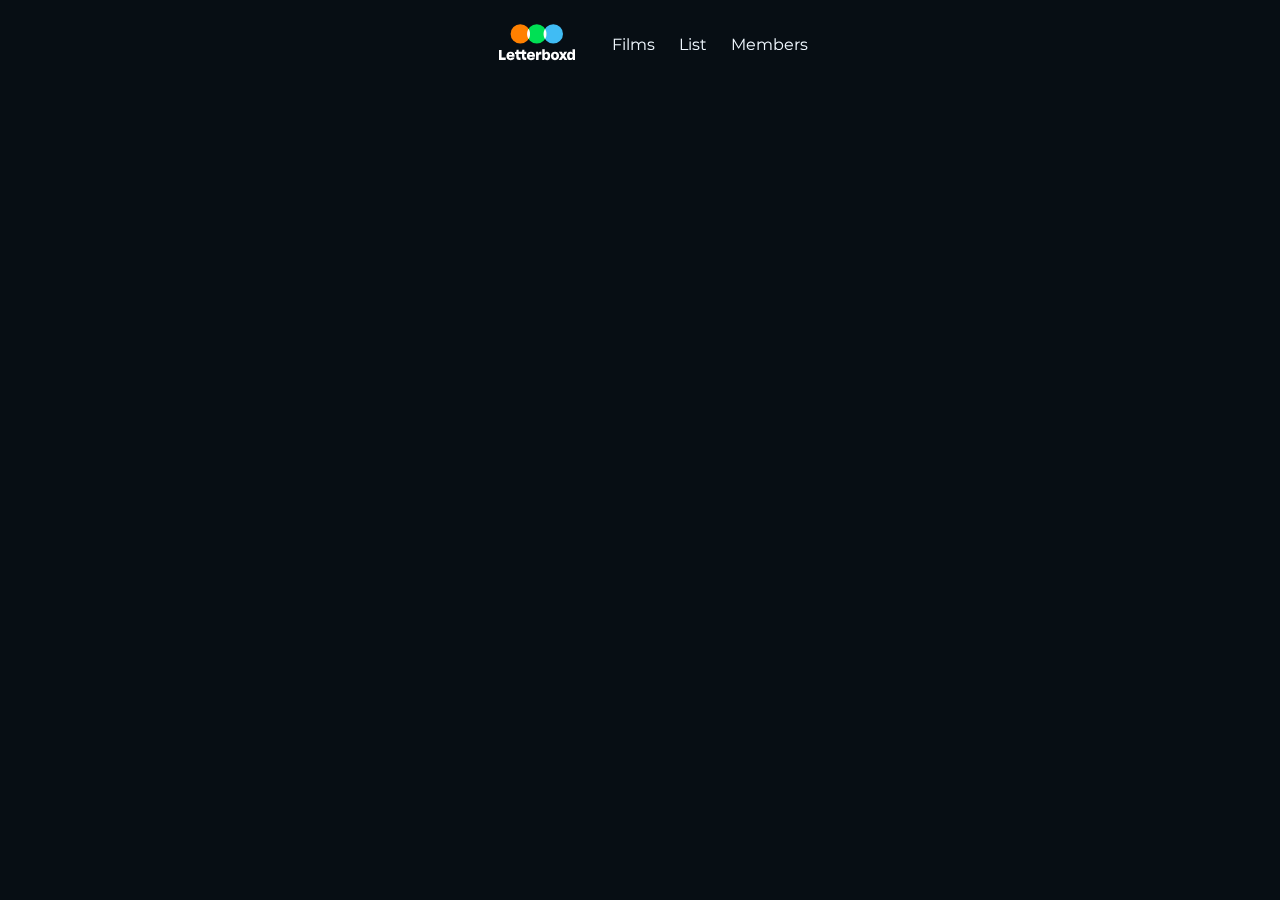
==== pages/cadastro/home.html @ 792bc88f "Add files via upload" ====
<!DOCTYPE html>
<html lang="pt-br">
<head>
    <meta charset="UTF-8">
    <meta http-equiv="X-UA-Compatible" content="IE=edge">
    <meta name="viewport" content="width=device-width, initial-scale=1.0">
    <link rel="stylesheet" href="home.css">
    <link rel="shortcut icon" href="../../imgs/logo.svg" type="image/x-icon">
    <title>Letterboxd - Home</title>
</head>
<body>
    <header>
        <a href="../../start.html"><img src="../../imgs/logo.svg"></a>
        <nav>
            <span>Films</span>
            <span>List</span>
            <span>Members</span>
        </nav>
    </header>
    <main>

    </main>
</body>
</html>
---- pages/cadastro/home.css ----
@import url('https://fonts.googleapis.com/css2?family=Montserrat:wght@300&display=swap');

*{
    font-family: 'Montserrat', sans-serif;
    padding: 0;
    margin: 0;
    box-sizing: border-box;
    user-select: none;
}
header{
    width: 100%;
    left: 0;
    top: 0;
    position: fixed;
    background-color: rgba(20, 20, 20, 0);
    display: flex;
    align-items: center;
    justify-content: center;
}
header img{
    margin: 15px;
    width: 100px;
    margin: 15px 0px 15px 40px;
    cursor: pointer;
}
body{
    background-color: rgb(7, 14, 20)
}
nav{
    margin: 15px;
    color: aliceblue;
}
nav span{
    margin: 10px;
}
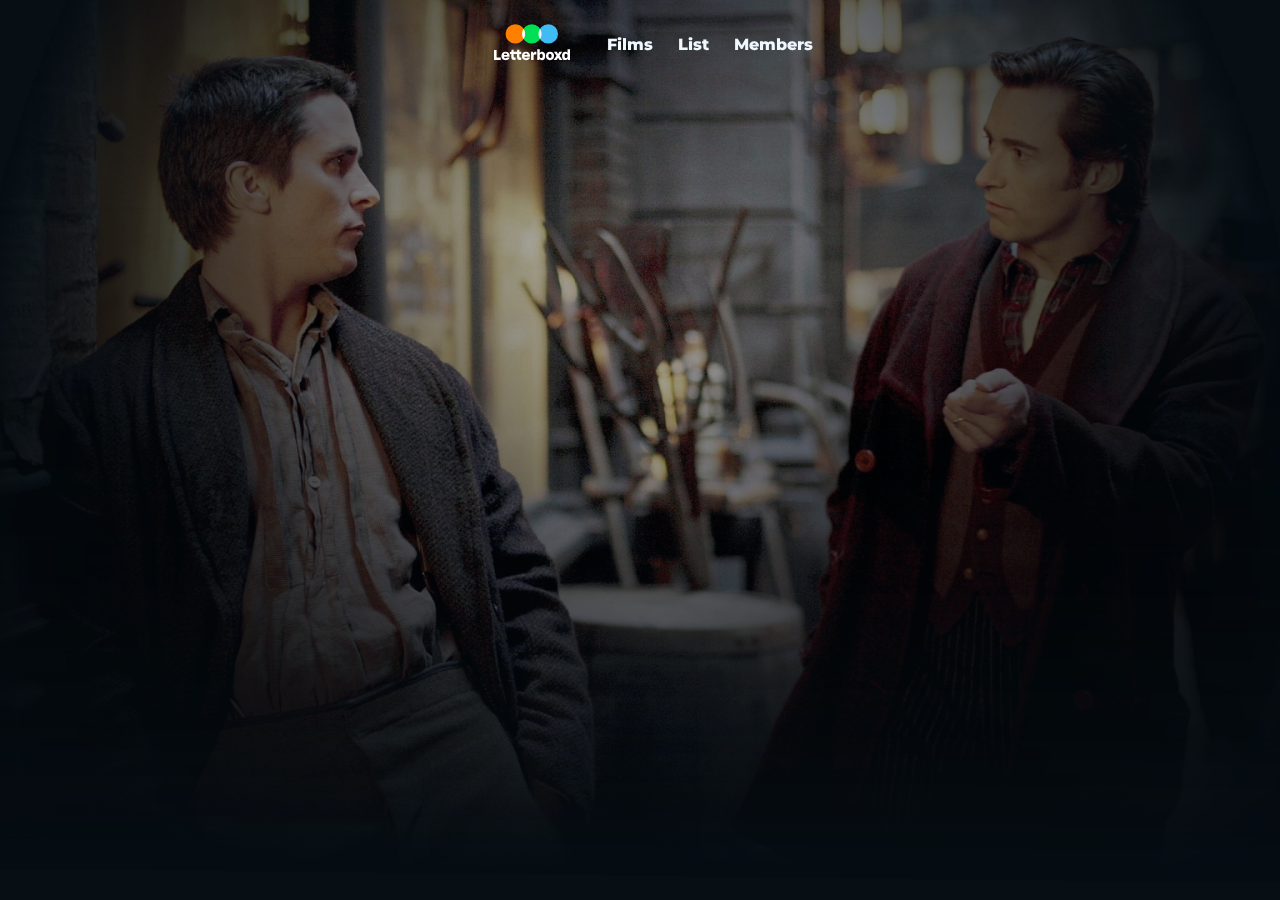
==== commit 13f72152: "Add files via upload" ====
--- a/pages/cadastro/home.html
+++ b/pages/cadastro/home.html
@@ -10,7 +10,7 @@
 </head>
 <body>
     <header>
-        <a href="../../start.html"><img src="../../imgs/logo.svg"></a>
+        <a href="../../index.html"><img src="../../imgs/logo.svg"></a>
         <nav>
             <span>Films</span>
             <span>List</span>
@@ -18,7 +18,7 @@
         </nav>
     </header>
     <main>
-
+        
     </main>
 </body>
 </html>--- a/pages/cadastro/home.css
+++ b/pages/cadastro/home.css
@@ -1,4 +1,4 @@
-@import url('https://fonts.googleapis.com/css2?family=Montserrat:wght@300&display=swap');
+@import url('https://fonts.googleapis.com/css2?family=Montserrat:wght@400;500;700&family=Poppins:wght@600;700;800&display=swap');
 
 *{
     font-family: 'Montserrat', sans-serif;
@@ -8,6 +8,7 @@
     user-select: none;
 }
 header{
+    position: fixed;
     width: 100%;
     left: 0;
     top: 0;
@@ -16,6 +17,8 @@
     display: flex;
     align-items: center;
     justify-content: center;
+    font-family: 'Poppins', sans-serif;
+    font-weight: 800;
 }
 header img{
     margin: 15px;
@@ -24,12 +27,25 @@
     cursor: pointer;
 }
 body{
-    background-color: rgb(7, 14, 20)
+    background-color: rgb(7, 14, 20);
+}
+main{
+    background-image: url(../../imgs/back_3.png);
+    background-position: center;
+    background-size: cover;
+    background-repeat: no-repeat;
+    width: 100%;
+    height: 100vh;
 }
 nav{
     margin: 15px;
     color: aliceblue;
 }
 nav span{
+    cursor: pointer;
     margin: 10px;
+}
+nav span:hover{
+    opacity: .8;
+    transition: .5s;
 }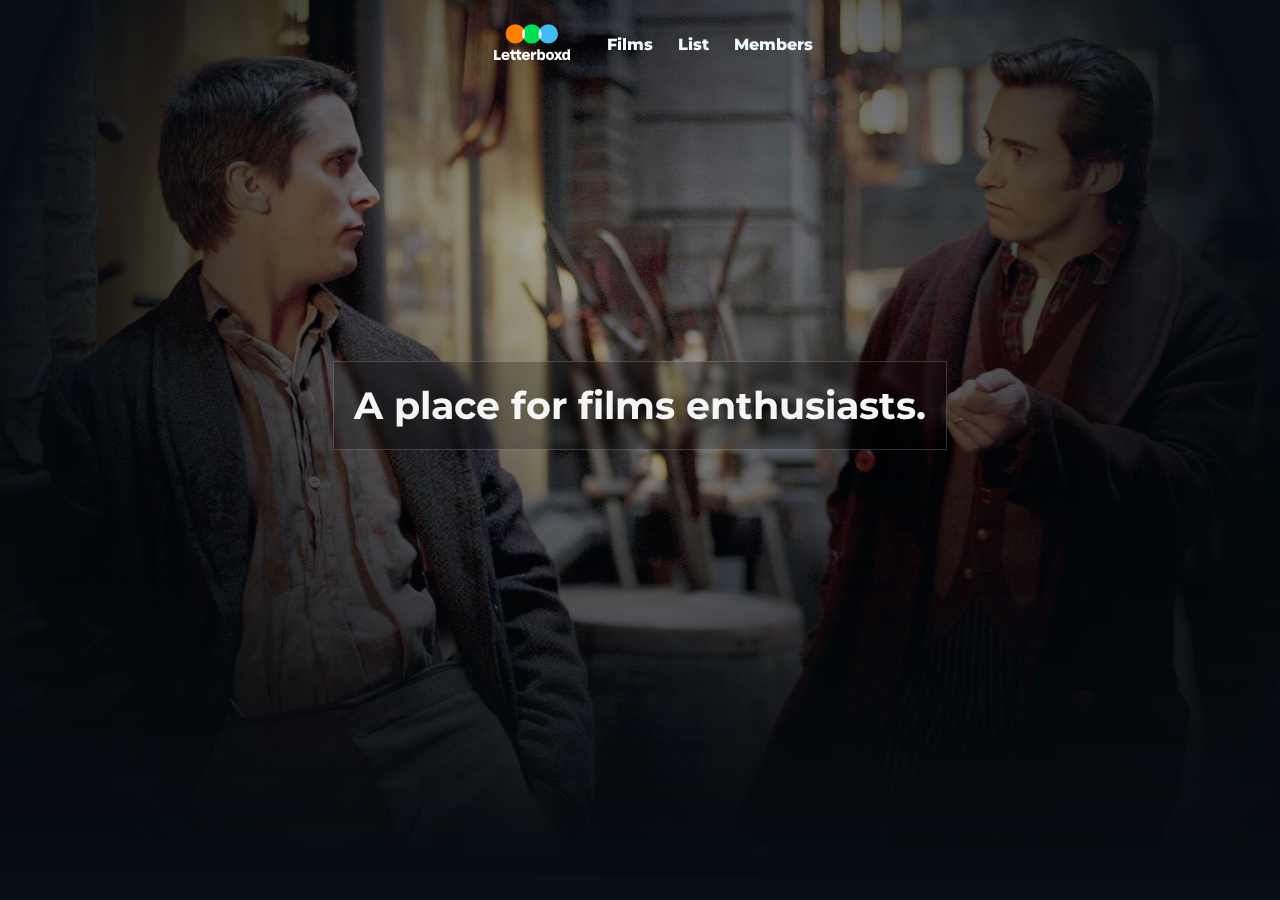
==== commit 219af133: "Add files via upload" ====
--- a/pages/cadastro/home.html
+++ b/pages/cadastro/home.html
@@ -18,7 +18,14 @@
         </nav>
     </header>
     <main>
+        <h1>A place for films enthusiasts.</h1>
+    </main>
+    <section>
+
+    </section>
+    <section>
         
-    </main>
+    </section>
+    
 </body>
 </html>--- a/pages/cadastro/home.css
+++ b/pages/cadastro/home.css
@@ -36,6 +36,19 @@
     background-repeat: no-repeat;
     width: 100%;
     height: 100vh;
+    display: flex;
+    align-items: center;
+    justify-content: center;
+}
+main h1{
+    font-size: 2.4em;
+    padding: 20px;
+    background: rgba(0, 0, 0, 0.219);
+    backdrop-filter: blur( 3.5px );
+    -webkit-backdrop-filter: blur( 3.5px );
+    border: .5px solid rgba(245, 245, 245, 0.199);
+    margin-bottom: 10vh;
+    color: whitesmoke;
 }
 nav{
     margin: 15px;
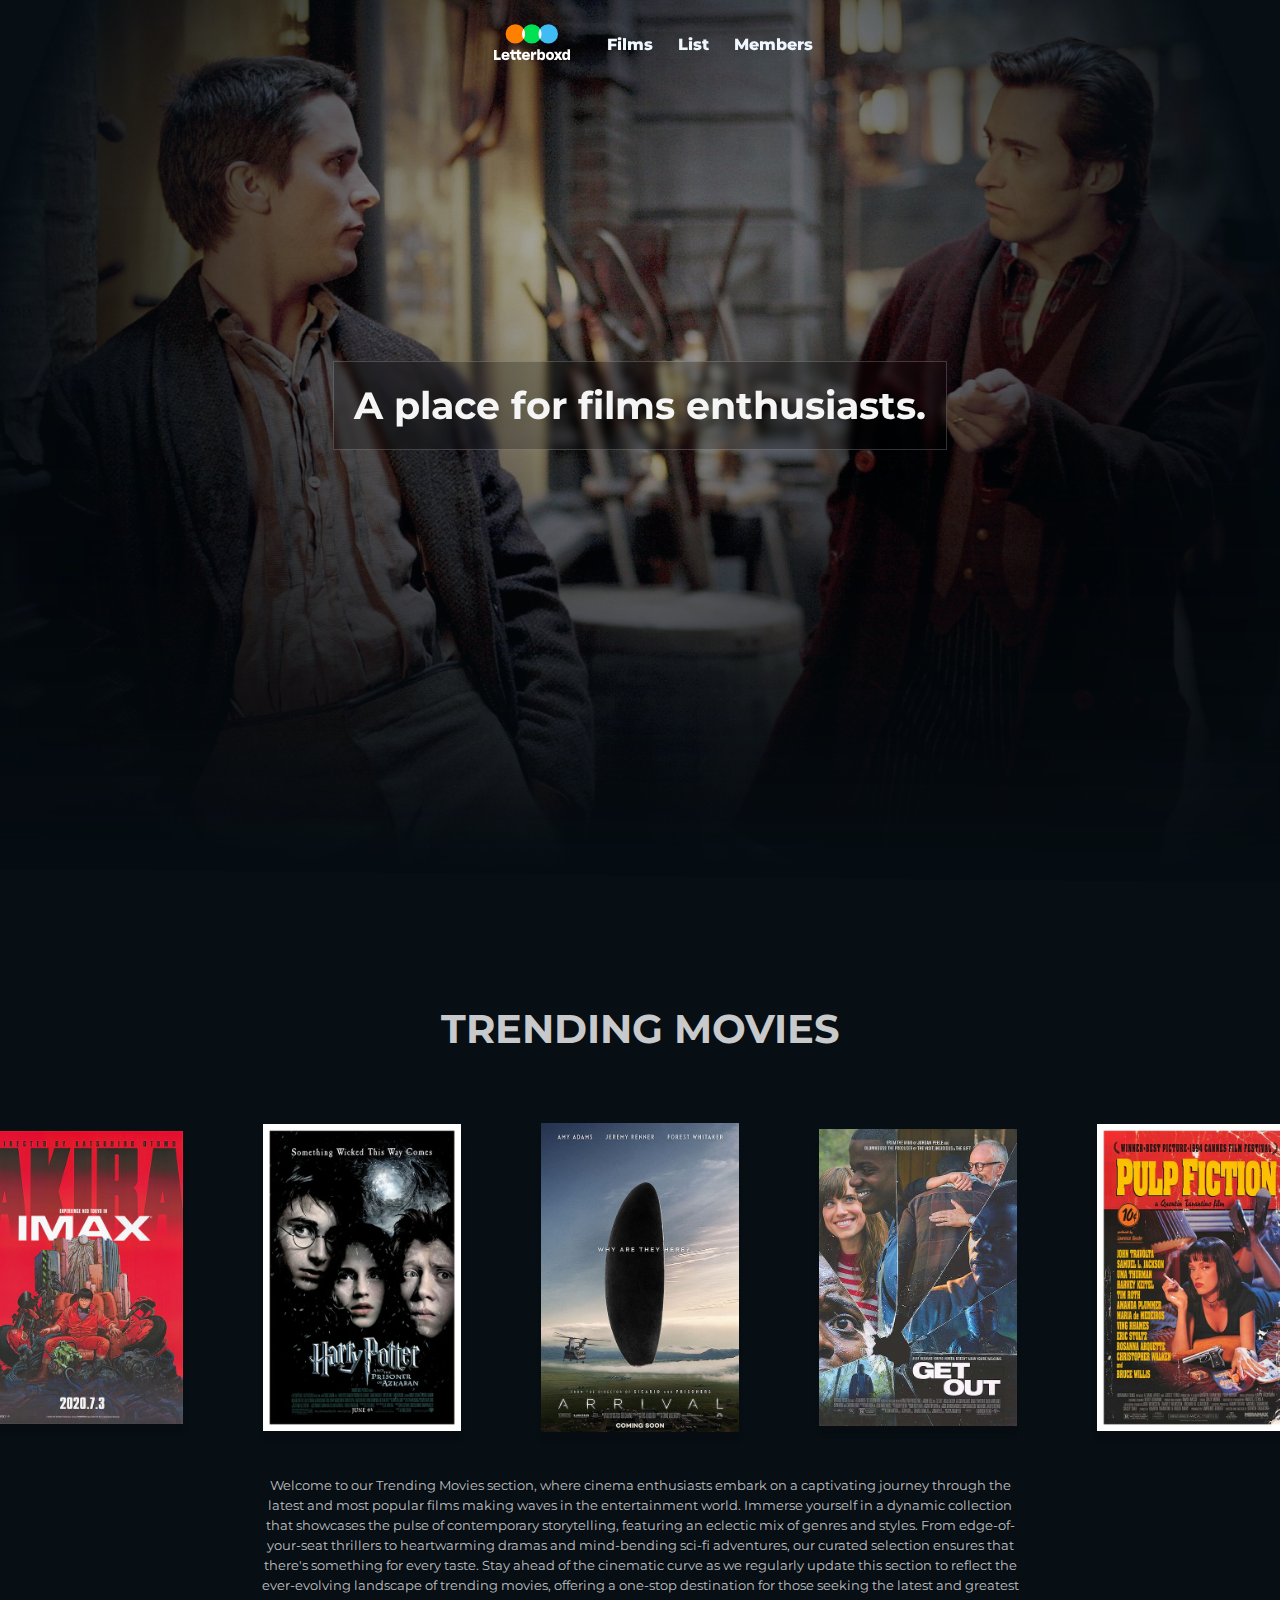
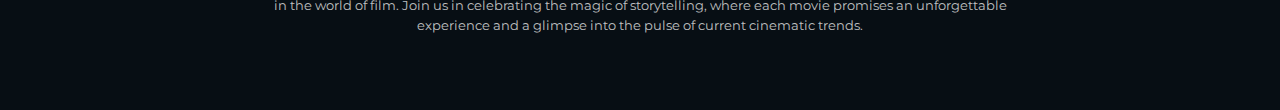
==== commit 39ff0496: "Final Update - 07/12" ====
--- a/pages/cadastro/home.html
+++ b/pages/cadastro/home.html
@@ -1,16 +1,20 @@
 <!DOCTYPE html>
 <html lang="pt-br">
+
 <head>
     <meta charset="UTF-8">
     <meta http-equiv="X-UA-Compatible" content="IE=edge">
     <meta name="viewport" content="width=device-width, initial-scale=1.0">
+    <link rel="shortcut icon" href="../../imgs/logo.svg" type="image/x-icon">
     <link rel="stylesheet" href="home.css">
-    <link rel="shortcut icon" href="../../imgs/logo.svg" type="image/x-icon">
     <title>Letterboxd - Home</title>
 </head>
+
 <body>
     <header>
-        <a href="../../index.html"><img src="../../imgs/logo.svg"></a>
+        <a href="../../index.html">
+            <img src="../../imgs/logo.svg">
+        </a>
         <nav>
             <span>Films</span>
             <span>List</span>
@@ -20,12 +24,45 @@
     <main>
         <h1>A place for films enthusiasts.</h1>
     </main>
+    <section id="trending">
+        <div id="title">
+            <h1>TRENDING MOVIES</h1>
+        </div>
+        <div class="gallery">
+            <div class="movies">
+                <a href="https://www.imdb.com/title/tt0094625/" target="blank">
+                <img src="../../imgs/movies/Akira.webp" alt="Akira poster">
+            </a>
+            </div>
+            <div class="movies">
+                <a href="https://www.imdb.com/title/tt0304141/?ref_=fn_al_tt_4" target="blank">
+                    <img src="../../imgs/movies/hp.webp" alt="Harry Potter Poster">
+                </a>
+            </div>
+            <div class="movies">
+                <a href="https://www.imdb.com/title/tt2543164/?ref_=nv_sr_srsg_1_tt_7_nm_0_q_arrival" target="blank">
+                <img src="../../imgs/movies/arrival.jpg" alt="Arrival Poster">
+            </a>
+            </div>
+            <div class="movies">
+                <a href="https://www.imdb.com/title/tt5052448/?ref_=fn_al_tt_1" target="blank">
+                <img src="../../imgs/movies/getout.webp" alt="Get Out">
+            </a>
+            </div>
+            <div class="movies">
+                <a href="https://www.imdb.com/title/tt0110912/?ref_=nv_sr_srsg_0_tt_5_nm_3_q_pul" target="blank">
+                <img src="../../imgs/movies/pulpf.webp" alt="Pulp Fiction Poster">
+            </a>
+            </div>
+        </div>
+        <div class="paragrapher">
+            <p>Welcome to our Trending Movies section, where cinema enthusiasts embark on a captivating journey through the latest and most popular films making waves in the entertainment world. Immerse yourself in a dynamic collection that showcases the pulse of contemporary storytelling, featuring an eclectic mix of genres and styles. From edge-of-your-seat thrillers to heartwarming dramas and mind-bending sci-fi adventures, our curated selection ensures that there's something for every taste. Stay ahead of the cinematic curve as we regularly update this section to reflect the ever-evolving landscape of trending movies, offering a one-stop destination for those seeking the latest and greatest in the world of film. Join us in celebrating the magic of storytelling, where each movie promises an unforgettable experience and a glimpse into the pulse of current cinematic trends.</p>
+        </div>
+    </section>
     <section>
 
     </section>
-    <section>
-        
-    </section>
-    
+
 </body>
+
 </html>--- a/pages/cadastro/home.css
+++ b/pages/cadastro/home.css
@@ -12,7 +12,6 @@
     width: 100%;
     left: 0;
     top: 0;
-    position: fixed;
     background-color: rgba(20, 20, 20, 0);
     display: flex;
     align-items: center;
@@ -25,6 +24,20 @@
     width: 100px;
     margin: 15px 0px 15px 40px;
     cursor: pointer;
+}
+nav{
+    margin: 15px;
+    color: aliceblue;
+}
+nav span{
+    margin: 10px;
+    display: inline-block;
+    transition: .5s;
+}
+nav span:hover{
+    opacity: .8;
+    cursor: pointer;
+    transform: translateY(-2px)
 }
 body{
     background-color: rgb(7, 14, 20);
@@ -40,7 +53,19 @@
     align-items: center;
     justify-content: center;
 }
+
+@keyframes fade{
+    from{
+        opacity: 0;
+    } 
+    to{
+        opacity: 1;
+    }
+}
+
 main h1{
+    animation: fade 1 2s;
+    animation-delay: 0s;
     font-size: 2.4em;
     padding: 20px;
     background: rgba(0, 0, 0, 0.219);
@@ -50,15 +75,46 @@
     margin-bottom: 10vh;
     color: whitesmoke;
 }
-nav{
-    margin: 15px;
-    color: aliceblue;
+#trending{
+    width: 100%;
+    height: 90vh;
+    display: flex;
+    flex-direction: column;
+    align-items: center;
+    justify-content: center;
 }
-nav span{
+#trending #title{
+    display: flex;
+    align-items: center;
+    justify-content: center;
+}
+#trending #title h1{
+    color: rgba(245, 245, 245, 0.829);
+    font-size: 2.5rem;
+    margin: 30px;
+}
+#trending .movies img{
+    box-shadow: 0px 9px 5px -1px rgba(0,0,0,0.11);
+    width: 22vh;
+    margin: 40px;
+}
+#trending .movies img:hover{
+    opacity: .6;
+    transition: .5s all;
     cursor: pointer;
-    margin: 10px;
+    transform: translateY(-2px)
 }
-nav span:hover{
-    opacity: .8;
-    transition: .5s;
-}+#trending .gallery{
+    display: flex;
+    align-items: center;
+    justify-content: center;
+}
+#trending .paragrapher p{
+    font-family: 'Montserrat', sans-serif;
+    font-weight: 400;
+    font-size: .8rem;
+    max-width: 60vw;
+    line-height: 20px;
+    text-align: center;
+    color: rgba(250, 250, 250, 0.76);
+}
